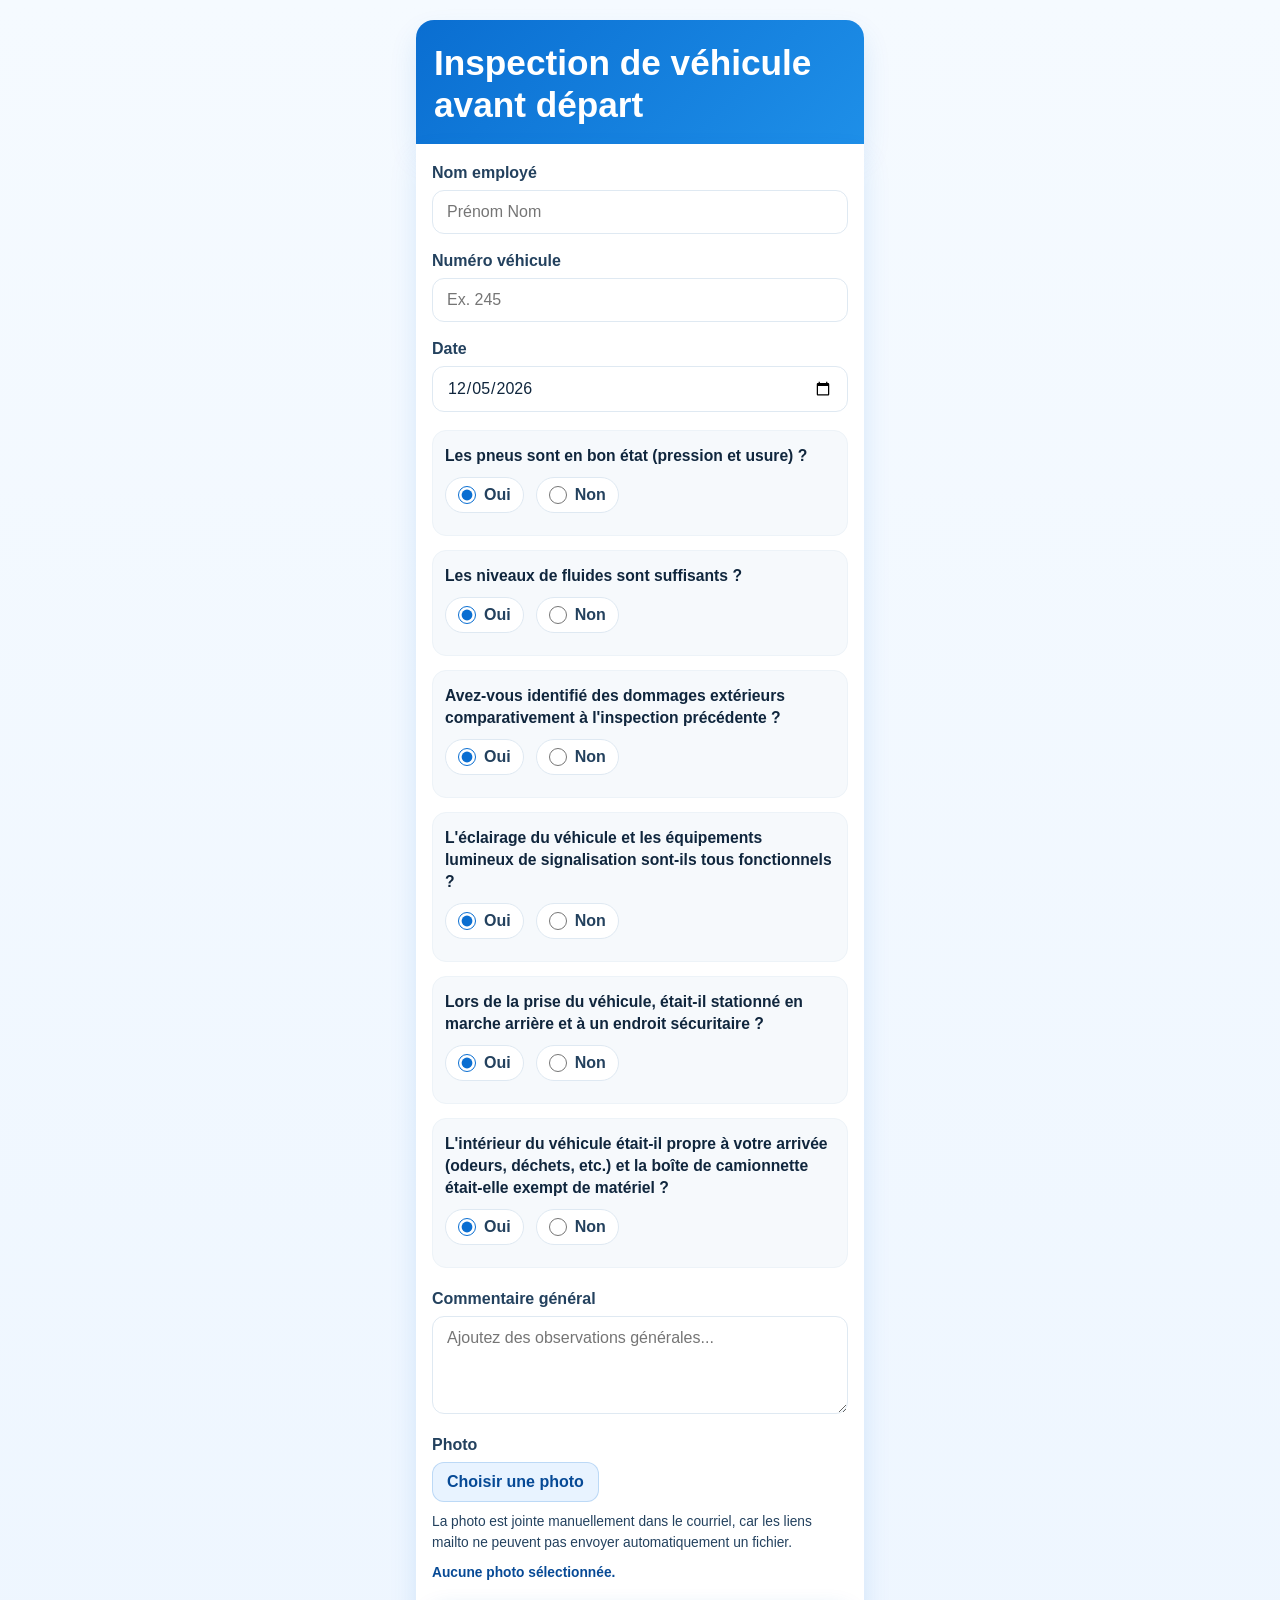
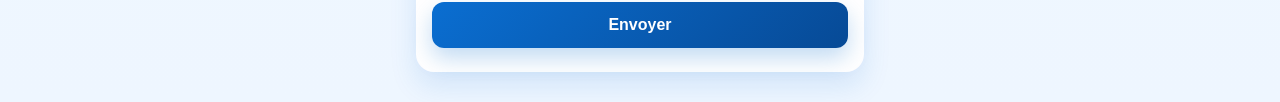
==== index.html @ 93826d36 "Initial commit: Inspection de véhicule avant départ Co-authored-by: Copilot <223556219+Copilot@users" ====
<!DOCTYPE html>
<html lang="fr">
  <head>
    <meta charset="UTF-8" />
    <meta name="viewport" content="width=device-width, initial-scale=1.0" />
    <title>Inspection de véhicule avant départ</title>
    <link rel="stylesheet" href="styles.css" />
  </head>
  <body>
    <main class="app-shell">
      <header class="header">
        <h1>Inspection de véhicule avant départ</h1>
      </header>

      <form id="inspectionForm" novalidate>
        <div class="field-group">
          <label for="employeeName">Nom employé</label>
          <input id="employeeName" name="employeeName" type="text" placeholder="Prénom Nom" required />
        </div>

        <div class="field-group">
          <label for="vehicleNumber">Numéro véhicule</label>
          <input id="vehicleNumber" name="vehicleNumber" type="text" placeholder="Ex. 245" required />
        </div>

        <div class="field-group">
          <label for="inspectionDate">Date</label>
          <input id="inspectionDate" name="inspectionDate" type="date" required />
        </div>

        <section class="questions" aria-label="Questions d'inspection">
          <div class="question" data-question="1">
            <p class="question-text">Les pneus sont en bon état (pression et usure) ?</p>
            <div class="answer-options" role="radiogroup" aria-label="Les pneus sont en bon état">
              <label class="choice">
                <input type="radio" name="q1" value="Oui" checked />
                <span>Oui</span>
              </label>
              <label class="choice">
                <input type="radio" name="q1" value="Non" />
                <span>Non</span>
              </label>
            </div>
            <div class="comment-box hidden">
              <label for="q1Comment">Commentaire</label>
              <textarea id="q1Comment" name="q1Comment" rows="2" placeholder="Détails du problème..."></textarea>
            </div>
          </div>

          <div class="question" data-question="2">
            <p class="question-text">Les niveaux de fluides sont suffisants ?</p>
            <div class="answer-options" role="radiogroup" aria-label="Les niveaux de fluides sont suffisants">
              <label class="choice">
                <input type="radio" name="q2" value="Oui" checked />
                <span>Oui</span>
              </label>
              <label class="choice">
                <input type="radio" name="q2" value="Non" />
                <span>Non</span>
              </label>
            </div>
            <div class="comment-box hidden">
              <label for="q2Comment">Commentaire</label>
              <textarea id="q2Comment" name="q2Comment" rows="2" placeholder="Détails du problème..."></textarea>
            </div>
          </div>

          <div class="question" data-question="3">
            <p class="question-text">Avez-vous identifié des dommages extérieurs comparativement à l'inspection précédente ?</p>
            <div class="answer-options" role="radiogroup" aria-label="Dommages extérieurs identifiés">
              <label class="choice">
                <input type="radio" name="q3" value="Oui" checked />
                <span>Oui</span>
              </label>
              <label class="choice">
                <input type="radio" name="q3" value="Non" />
                <span>Non</span>
              </label>
            </div>
            <div class="comment-box hidden">
              <label for="q3Comment">Commentaire</label>
              <textarea id="q3Comment" name="q3Comment" rows="2" placeholder="Détails du problème..."></textarea>
            </div>
          </div>

          <div class="question" data-question="4">
            <p class="question-text">L'éclairage du véhicule et les équipements lumineux de signalisation sont-ils tous fonctionnels ?</p>
            <div class="answer-options" role="radiogroup" aria-label="Les feux et la signalisation fonctionnent correctement">
              <label class="choice">
                <input type="radio" name="q4" value="Oui" checked />
                <span>Oui</span>
              </label>
              <label class="choice">
                <input type="radio" name="q4" value="Non" />
                <span>Non</span>
              </label>
            </div>
            <div class="comment-box hidden">
              <label for="q4Comment">Commentaire</label>
              <textarea id="q4Comment" name="q4Comment" rows="2" placeholder="Détails du problème..."></textarea>
            </div>
          </div>

          <div class="question" data-question="5">
            <p class="question-text">Lors de la prise du véhicule, était-il stationné en marche arrière et à un endroit sécuritaire ?</p>
            <div class="answer-options" role="radiogroup" aria-label="Stationnement en marche arrière et endroit sécuritaire">
              <label class="choice">
                <input type="radio" name="q5" value="Oui" checked />
                <span>Oui</span>
              </label>
              <label class="choice">
                <input type="radio" name="q5" value="Non" />
                <span>Non</span>
              </label>
            </div>
            <div class="comment-box hidden">
              <label for="q5Comment">Commentaire</label>
              <textarea id="q5Comment" name="q5Comment" rows="2" placeholder="Détails du problème..."></textarea>
            </div>
          </div>

          <div class="question" data-question="6">
            <p class="question-text">L'intérieur du véhicule était-il propre à votre arrivée (odeurs, déchets, etc.) et la boîte de camionnette était-elle exempt de matériel ?</p>
            <div class="answer-options" role="radiogroup" aria-label="Propreté intérieur et compartiment arrière">
              <label class="choice">
                <input type="radio" name="q6" value="Oui" checked />
                <span>Oui</span>
              </label>
              <label class="choice">
                <input type="radio" name="q6" value="Non" />
                <span>Non</span>
              </label>
            </div>
            <div class="comment-box hidden">
              <label for="q6Comment">Commentaire et photo</label>
              <textarea id="q6Comment" name="q6Comment" rows="2" placeholder="Détails et veuillez joindre une photo en pièce jointe..."></textarea>
            </div>
          </div>
        </section>

        <div class="field-group">
          <label for="generalComment">Commentaire général</label>
          <textarea id="generalComment" name="generalComment" rows="4" placeholder="Ajoutez des observations générales..."></textarea>
        </div>

        <div class="field-group photo-group">
          <label>Photo</label>
          <div class="photo-actions">
            <input id="photoInput" type="file" accept="image/*" />
            <button type="button" id="photoButton" class="secondary-button">Choisir une photo</button>
          </div>
          <p class="info-text">La photo est jointe manuellement dans le courriel, car les liens mailto ne peuvent pas envoyer automatiquement un fichier.</p>
          <p id="photoName" class="photo-name">Aucune photo sélectionnée.</p>
        </div>

        <button type="submit" class="primary-button">Envoyer</button>
      </form>
    </main>

    <script src="script.js"></script>
  </body>
</html>
---- styles.css ----
:root {
  --primary: #0a6ed1;
  --primary-dark: #074a96;
  --primary-soft: #e8f3ff;
  --neutral-100: #f6f9fc;
  --neutral-200: #edf3f8;
  --neutral-300: #dfe9f2;
  --neutral-700: #23415e;
  --neutral-900: #10263d;
  --danger: #d94d4d;
  --success: #2e9b6c;
  --shadow: 0 14px 28px rgba(10, 110, 209, 0.12);
}

* {
  box-sizing: border-box;
}

html {
  font-size: 16px;
}

body {
  margin: 0;
  min-height: 100vh;
  font-family: "Segoe UI", Tahoma, Geneva, Verdana, sans-serif;
  background: linear-gradient(180deg, #f5faff 0%, #eef6ff 100%);
  color: var(--neutral-900);
}

button,
input,
textarea {
  font: inherit;
}

.app-shell {
  max-width: 480px;
  margin: 0 auto;
  padding: 20px 16px 30px;
}

.header {
  background: linear-gradient(135deg, var(--primary) 0%, #1e8fe8 100%);
  border-radius: 18px 18px 0 0;
  padding: 22px 18px 18px;
  color: #fff;
  box-shadow: var(--shadow);
}

.brand-block {
  display: inline-flex;
  align-items: center;
  gap: 8px;
  font-weight: 700;
  letter-spacing: 0.08em;
  margin-bottom: 10px;
}

.brand-mark {
  display: inline-flex;
  align-items: center;
  justify-content: center;
  width: 28px;
  height: 28px;
  border-radius: 8px;
  background: rgba(255, 255, 255, 0.2);
  border: 1px solid rgba(255, 255, 255, 0.3);
}

.header h1 {
  margin: 0;
  font-size: clamp(1.5rem, 2vw + 0.8rem, 2.2rem);
  line-height: 1.2;
}

#inspectionForm {
  background: #ffffff;
  border-radius: 0 0 18px 18px;
  padding: 20px 16px 24px;
  box-shadow: var(--shadow);
}

.field-group {
  margin-bottom: 18px;
}

label {
  display: block;
  margin-bottom: 8px;
  font-weight: 600;
  color: var(--neutral-700);
}

input[type="text"],
input[type="date"],
textarea {
  width: 100%;
  border: 1px solid var(--neutral-300);
  border-radius: 12px;
  background: #fff;
  padding: 12px 14px;
  color: var(--neutral-900);
  transition: border-color 0.2s ease, box-shadow 0.2s ease;
}

input[type="text"]:focus,
input[type="date"]:focus,
textarea:focus {
  outline: none;
  border-color: var(--primary);
  box-shadow: 0 0 0 4px rgba(10, 110, 209, 0.12);
}

textarea {
  min-height: 88px;
  resize: vertical;
}

.questions {
  margin: 10px 0 22px;
}

.question {
  background: var(--neutral-100);
  border: 1px solid var(--neutral-200);
  border-radius: 14px;
  padding: 14px 12px;
  margin-bottom: 14px;
}

.question-text {
  margin: 0 0 10px;
  font-size: 0.98rem;
  font-weight: 600;
  line-height: 1.4;
  color: var(--neutral-900);
}

.answer-options {
  display: flex;
  gap: 12px;
  flex-wrap: wrap;
}

.choice {
  display: inline-flex;
  align-items: center;
  gap: 8px;
  padding: 8px 12px;
  border: 1px solid var(--neutral-300);
  border-radius: 999px;
  background: #fff;
  font-weight: 600;
  color: var(--neutral-700);
  cursor: pointer;
}

.choice input {
  accent-color: var(--primary);
  width: 18px;
  height: 18px;
  margin: 0;
}

.comment-box {
  margin-top: 12px;
}

.hidden {
  display: none;
}

.photo-group {
  margin-top: 6px;
}

.photo-actions {
  display: flex;
  align-items: center;
  gap: 10px;
  flex-wrap: wrap;
}

#photoInput {
  display: none;
}

.primary-button,
.secondary-button {
  border: none;
  border-radius: 12px;
  cursor: pointer;
  font-weight: 700;
  transition: transform 0.15s ease, box-shadow 0.2s ease;
}

.primary-button {
  width: 100%;
  padding: 14px 16px;
  background: linear-gradient(135deg, var(--primary) 0%, var(--primary-dark) 100%);
  color: white;
  box-shadow: 0 10px 22px rgba(10, 110, 209, 0.25);
}

.secondary-button {
  padding: 10px 14px;
  background: var(--primary-soft);
  color: var(--primary-dark);
  border: 1px solid rgba(10, 110, 209, 0.2);
}

.primary-button:hover,
.secondary-button:hover {
  transform: translateY(-1px);
}

.info-text,
.photo-name {
  margin: 10px 0 0;
  color: var(--neutral-700);
  font-size: 0.86rem;
  line-height: 1.5;
}

.photo-name {
  font-weight: 600;
  color: var(--primary-dark);
}

@media (max-width: 420px) {
  .app-shell {
    padding-left: 12px;
    padding-right: 12px;
  }

  .header {
    padding-left: 16px;
    padding-right: 16px;
  }

  #inspectionForm {
    padding-left: 12px;
    padding-right: 12px;
  }

  .answer-options {
    flex-direction: column;
    align-items: stretch;
  }

  .choice {
    justify-content: center;
  }
}
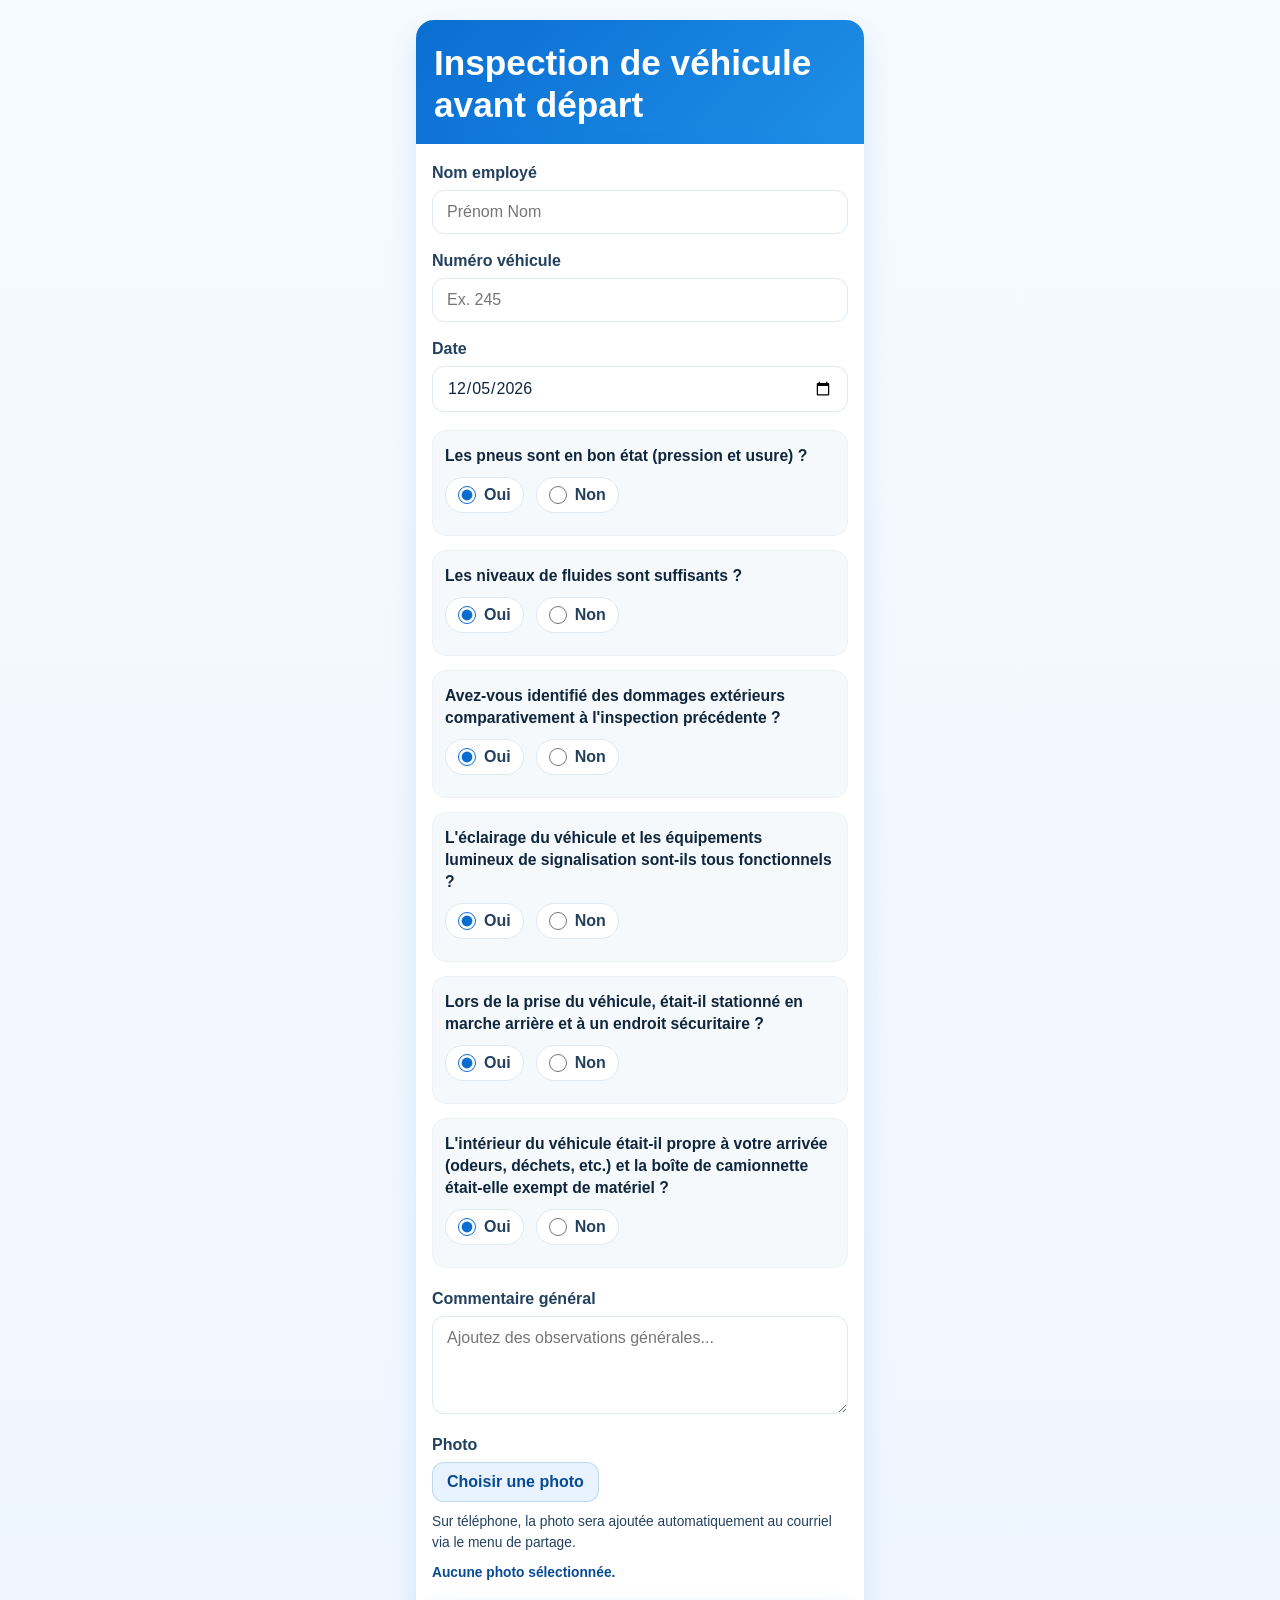
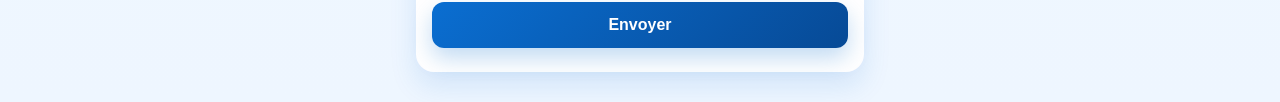
==== commit 29f49873: "Ajoute les photos au partage du courriel Co-authored-by: Copilot <223556219+Copilot@users.noreply.gi" ====
--- a/index.html
+++ b/index.html
@@ -149,8 +149,9 @@
             <input id="photoInput" type="file" accept="image/*" />
             <button type="button" id="photoButton" class="secondary-button">Choisir une photo</button>
           </div>
-          <p class="info-text">La photo est jointe manuellement dans le courriel, car les liens mailto ne peuvent pas envoyer automatiquement un fichier.</p>
+          <p class="info-text">Sur téléphone, la photo sera ajoutée automatiquement au courriel via le menu de partage.</p>
           <p id="photoName" class="photo-name">Aucune photo sélectionnée.</p>
+          <p id="sendStatus" class="info-text" role="status" aria-live="polite"></p>
         </div>
 
         <button type="submit" class="primary-button">Envoyer</button>
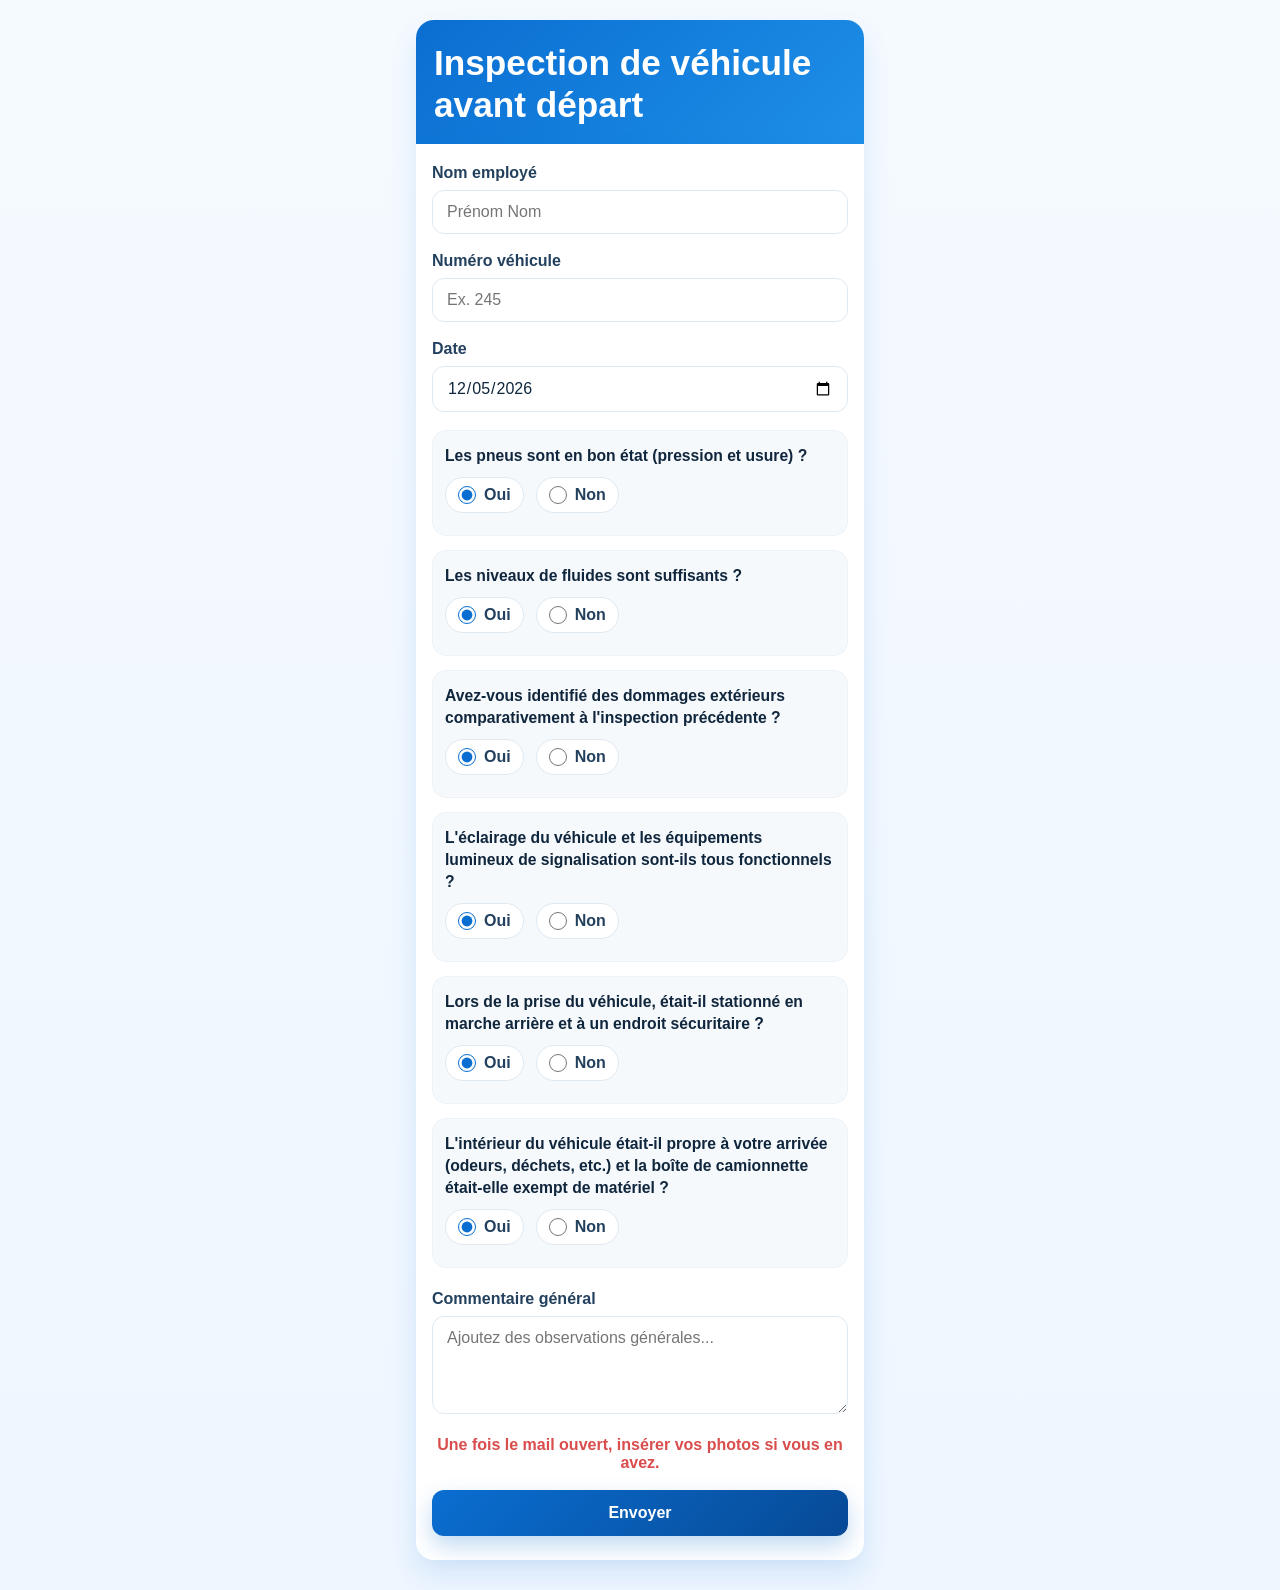
==== commit e077aeb2: "Retire la selection de photo du formulaire Co-authored-by: Copilot <223556219+Copilot@users.noreply." ====
--- a/index.html
+++ b/index.html
@@ -132,8 +132,8 @@
               </label>
             </div>
             <div class="comment-box hidden">
-              <label for="q6Comment">Commentaire et photo</label>
-              <textarea id="q6Comment" name="q6Comment" rows="2" placeholder="Détails et veuillez joindre une photo en pièce jointe..."></textarea>
+              <label for="q6Comment">Commentaire</label>
+              <textarea id="q6Comment" name="q6Comment" rows="2" placeholder="Détails du problème..."></textarea>
             </div>
           </div>
         </section>
@@ -143,16 +143,7 @@
           <textarea id="generalComment" name="generalComment" rows="4" placeholder="Ajoutez des observations générales..."></textarea>
         </div>
 
-        <div class="field-group photo-group">
-          <label>Photo</label>
-          <div class="photo-actions">
-            <input id="photoInput" type="file" accept="image/*" />
-            <button type="button" id="photoButton" class="secondary-button">Choisir une photo</button>
-          </div>
-          <p class="info-text">Sur téléphone, la photo sera ajoutée automatiquement au courriel via le menu de partage.</p>
-          <p id="photoName" class="photo-name">Aucune photo sélectionnée.</p>
-          <p id="sendStatus" class="info-text" role="status" aria-live="polite"></p>
-        </div>
+        <p class="photo-notice">Une fois le mail ouvert, insérer vos photos si vous en avez.</p>
 
         <button type="submit" class="primary-button">Envoyer</button>
       </form>
--- a/styles.css
+++ b/styles.css
@@ -171,21 +171,6 @@
   display: none;
 }
 
-.photo-group {
-  margin-top: 6px;
-}
-
-.photo-actions {
-  display: flex;
-  align-items: center;
-  gap: 10px;
-  flex-wrap: wrap;
-}
-
-#photoInput {
-  display: none;
-}
-
 .primary-button,
 .secondary-button {
   border: none;
@@ -215,17 +200,18 @@
   transform: translateY(-1px);
 }
 
-.info-text,
-.photo-name {
+.info-text {
   margin: 10px 0 0;
   color: var(--neutral-700);
   font-size: 0.86rem;
   line-height: 1.5;
 }
 
-.photo-name {
-  font-weight: 600;
-  color: var(--primary-dark);
+.photo-notice {
+  margin: 0 0 18px;
+  font-weight: 600;
+  color: var(--danger);
+  text-align: center;
 }
 
 @media (max-width: 420px) {
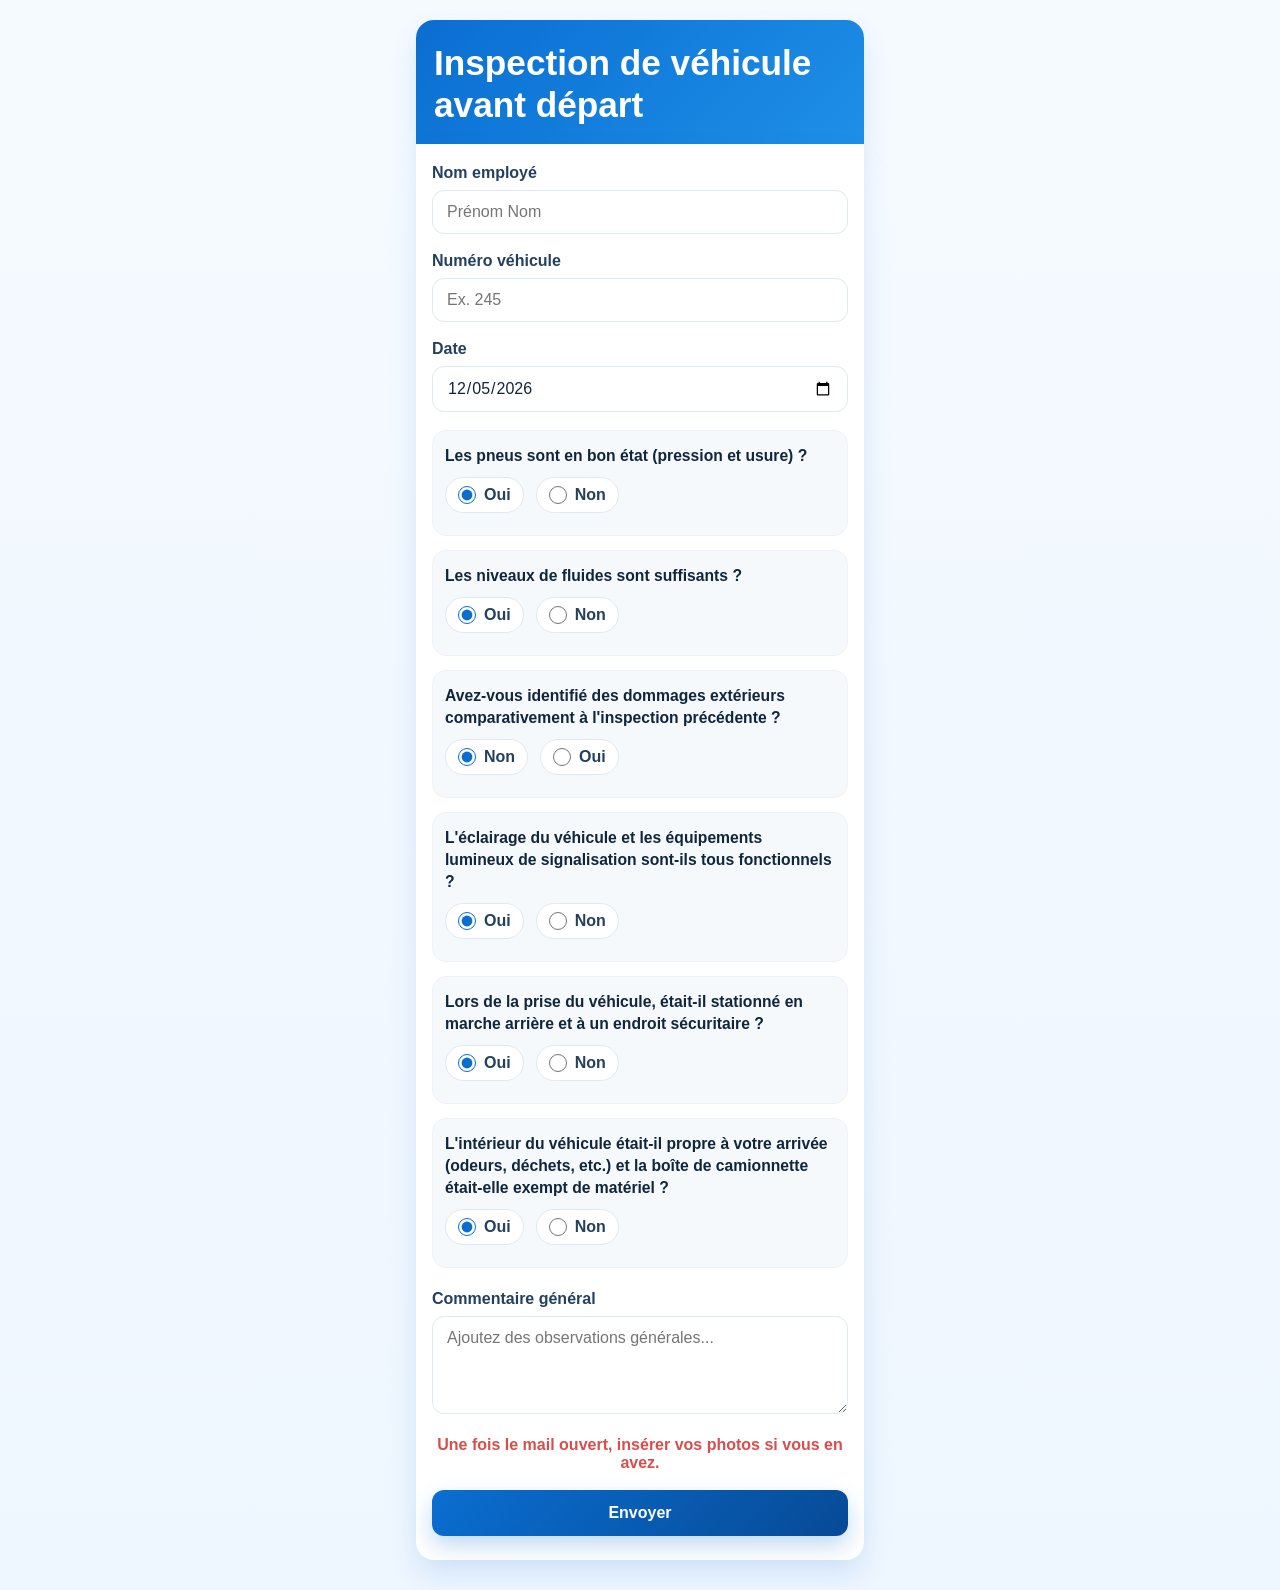
==== commit a1d4c6f4: "Corriger la réponse par défaut des dommages extérieurs Co-authored-by: Copilot <223556219+Copilot@us" ====
--- a/index.html
+++ b/index.html
@@ -65,16 +65,16 @@
             </div>
           </div>
 
-          <div class="question" data-question="3">
+          <div class="question" data-question="3" data-comment-answer="Oui">
             <p class="question-text">Avez-vous identifié des dommages extérieurs comparativement à l'inspection précédente ?</p>
             <div class="answer-options" role="radiogroup" aria-label="Dommages extérieurs identifiés">
               <label class="choice">
-                <input type="radio" name="q3" value="Oui" checked />
-                <span>Oui</span>
+                <input type="radio" name="q3" value="Non" checked />
+                <span>Non</span>
               </label>
               <label class="choice">
-                <input type="radio" name="q3" value="Non" />
-                <span>Non</span>
+                <input type="radio" name="q3" value="Oui" />
+                <span>Oui</span>
               </label>
             </div>
             <div class="comment-box hidden">
